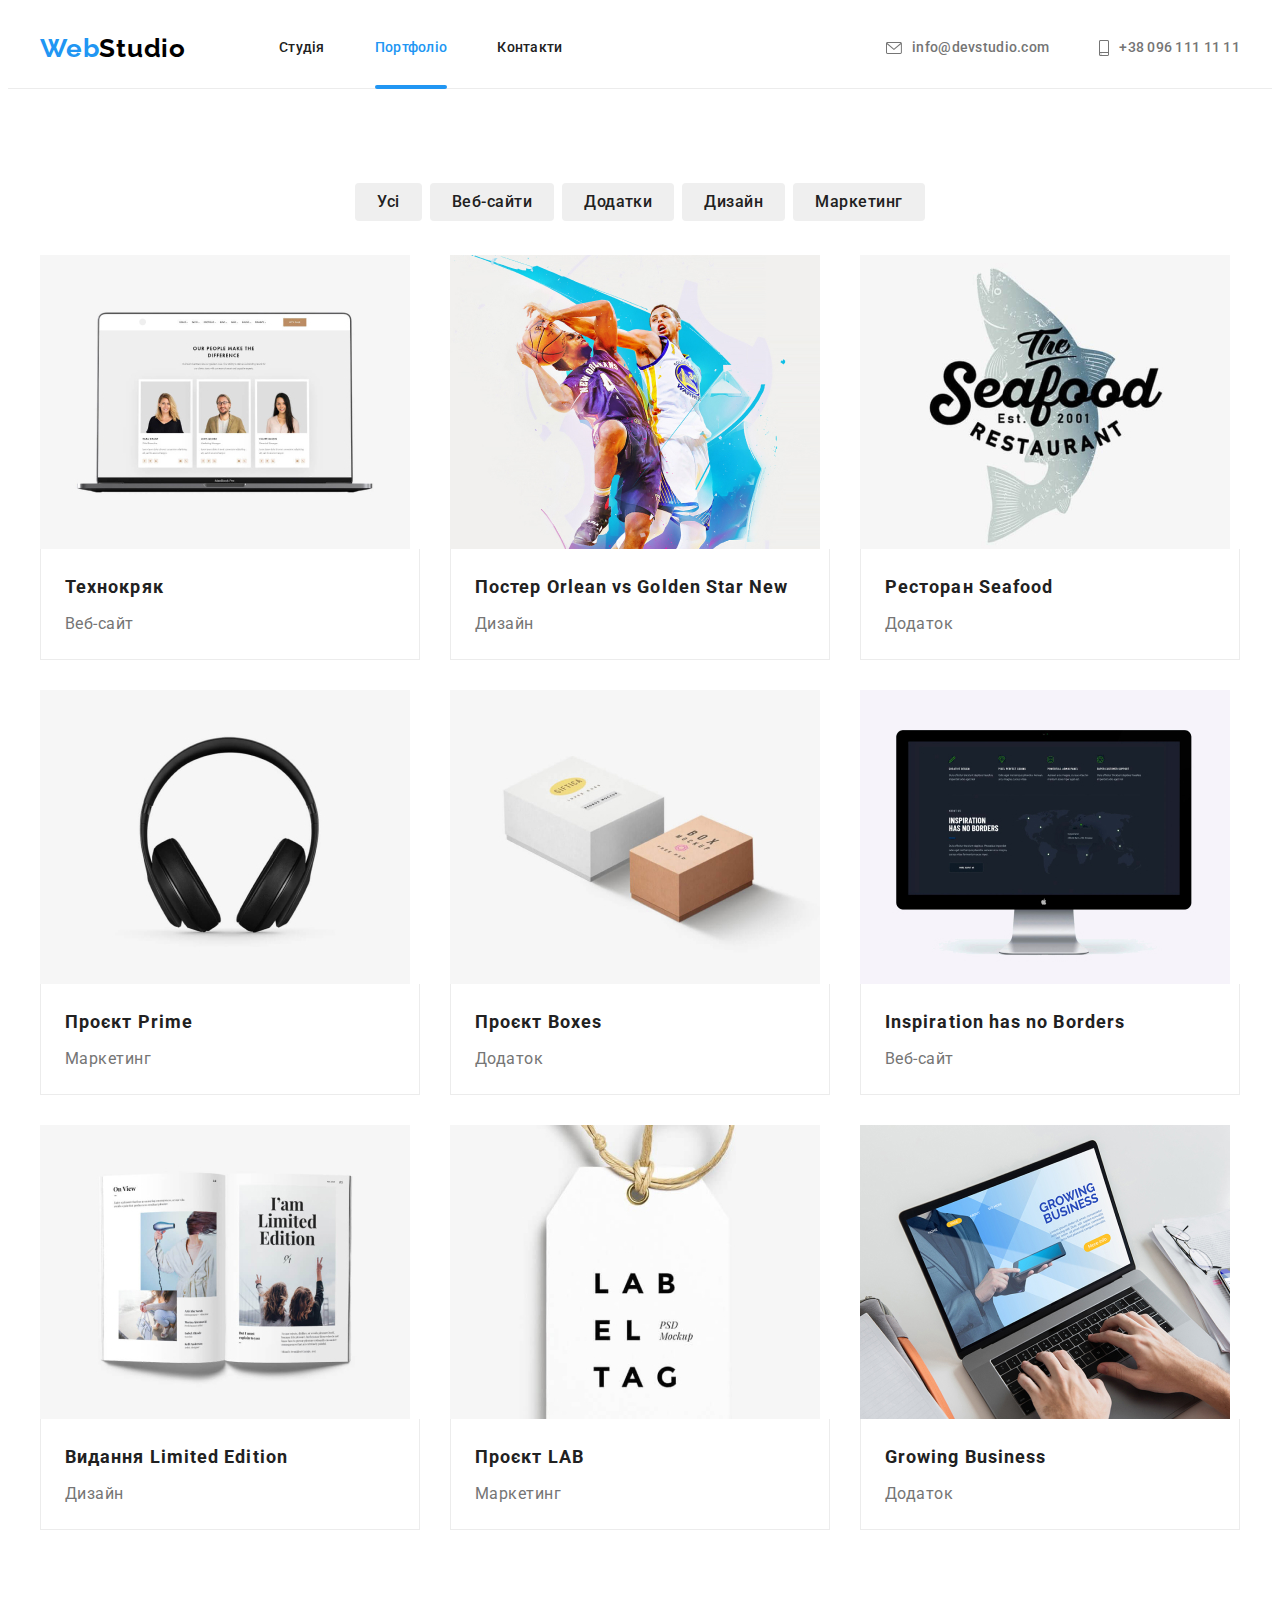
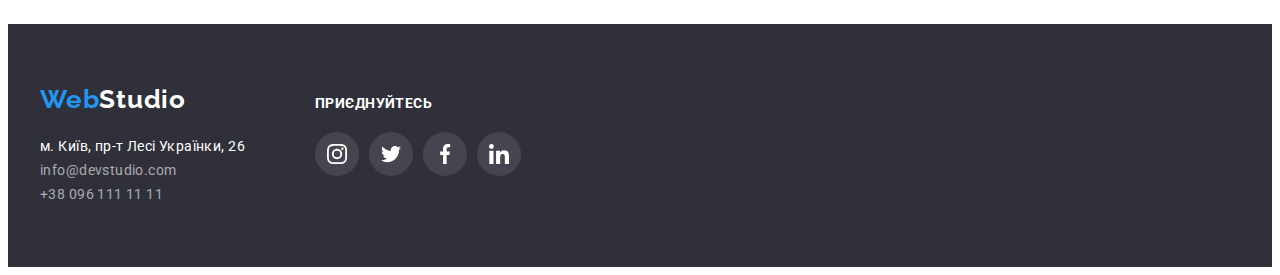
==== portfolio.html @ d11b9fa1 "Зкопіювала ДЗ5" ====
<!DOCTYPE html>
<html lang="uk">
  <head>
    <meta charset="UTF-8" />
    <meta http-equiv="X-UA-Compatible" content="IE=edge" />
    <meta name="viewport" content="width=, initial-scale=1.0" />
    <title>Портфоліо</title>
    <link rel="preconnect" href="https://fonts.googleapis.com" />
    <link rel="preconnect" href="https://fonts.gstatic.com" crossorigin />
    <link
      href="https://fonts.googleapis.com/css2?family=Montserrat:wght@400;700&family=Raleway:wght@700&family=Roboto:wght@400;500;700;900&display=swap"
      rel="stylesheet"
    />
    <link
      rel="stylesheet"
      href="https://cdnjs.cloudflare.com/ajax/libs/modern-normalize/1.1.0/modern-normalize.min.css"
      integrity="sha512-wpPYUAdjBVSE4KJnH1VR1HeZfpl1ub8YT/NKx4PuQ5NmX2tKuGu6U/JRp5y+Y8XG2tV+wKQpNHVUX03MfMFn9Q=="
      crossorigin="anonymous"
      referrerpolicy="no-referrer"
    />
    <link rel="stylesheet" href="./CSS/style.css" />
  </head>
  <body>
    <header class="header">
      <div class="container header-container">
        <nav class="header-navigation">
          <a class="header-logo link" href="/index.html" lang="en"
            >Web<span class="header-color-text">Studio</span></a
          >
          <ul class="header-list list">
            <li class="header-item">
              <a class="header-link link" href="./index.html">Студія</a>
            </li>
            <li class="header-item">
              <a class="header-link link current" href="">Портфоліо</a>
            </li>
            <li class="header-item">
              <a class="header-link link" href="">Контакти</a>
            </li>
          </ul>
        </nav>
        <div class="header-connect">
          <ul class="header-list list">
            <li class="header-item">
              <a class="header-contacts link" href="mailto:info@devstudio.com">
                <svg class="contacts-icon" width="16" height="12">
                  <use href="./images/symbol-defs1.svg#icon-envelope-hover"></use></svg>info@devstudio.com</a>
            </li>
            <li class="header-item">
              <a class="header-contacts link" href="tel:+380961111111">
                <svg class="contacts-icon" width="10" height="16">
                  <use href="./images/symbol-defs1.svg#icon-smartphone"></use></svg>+38 096 111 11 11</a>
            </li>
          </ul>
        </div>
      </div>
    </header>
    <main>
      <section class="progects section">
        <div class="container">
          <h1 class="visually-hidden">Наші проекти</h1>
          <div class="progects-filtr-item">
            <ul class="progects-filtr list">
              <li class="progects-item">
                <button class="progects-hero-btn" type="button">Усі</button>
              </li>
              <li class="progects-item">
                <button class="progects-hero-btn" type="button">
                  Веб-сайти
                </button>
              </li>
              <li class="progects-item">
                <button class="progects-hero-btn" type="button">Додатки</button>
              </li>
              <li class="progects-item">
                <button class="progects-hero-btn" type="button">Дизайн</button>
              </li>
              <li class="progects-item">
                <button class="progects-hero-btn" type="button">
                  Маркетинг
                </button>
              </li>
            </ul>
          </div>
          <div class="progects-list-content">
            <ul class="progects-list list">
              <li class="progects-list-item">
                <div class="progects-top-wrap">
                  <img
                    src="./images/progect1.jpg"
                    alt="Технокряк"
                    width="370"
                  />
                  <p class="progects-top-text">
                    Ресурс пропонує комплексні пропозиції з різним рівнем
                    функціоналу та сервісів. Все це дозволить відвідувачу
                    отримати вичерпні відомості про компанію чи приватну особу.
                  </p>
                </div>
                <div class="progects-item-content">
                  <h2 class="progects-title">Технокряк</h2>
                  <p class="progects-text">Веб-сайт</p>
                </div>
              </li>
              <li class="progects-list-item">
                <div class="progects-top-wrap">
                  <img
                    src="./images/progect2.jpg"
                    alt="Постер New Orlean vs Golden Star"
                    width="370"
                  />
                  <p class="progects-top-text">
                    Ресурс пропонує комплексні пропозиції з різним рівнем
                    функціоналу та сервісів. Все це дозволить відвідувачу
                    отримати вичерпні відомості про компанію чи приватну особу.
                  </p>
                </div>
                <div class="progects-item-content">
                  <h2 class="progects-title">
                    Постер <span lang="en">Orlean vs Golden Star New</span>
                  </h2>
                  <p class="progects-text">Дизайн</p>
                </div>
              </li>
              <li class="progects-list-item">
                <div class="progects-top-wrap">
                  <img
                    src="./images/progect3.jpg"
                    alt="Ресторан Seafood"
                    width="370"
                  />
                  <p class="progects-top-text">
                    Ресурс пропонує комплексні пропозиції з різним рівнем
                    функціоналу та сервісів. Все це дозволить відвідувачу
                    отримати вичерпні відомості про компанію чи приватну особу.
                  </p>
                </div>
                <div class="progects-item-content">
                  <h2 class="progects-title">
                    Ресторан <span lang="en"> Seafood</span>
                  </h2>
                  <p class="progects-text">Додаток</p>
                </div>
              </li>
              <li class="progects-list-item">
                <div class="progects-top-wrap">
                  <img
                    src="./images/progect4.jpg"
                    alt="Проєкт Prime"
                    width="370"
                  />
                  <p class="progects-top-text">
                    Ресурс пропонує комплексні пропозиції з різним рівнем
                    функціоналу та сервісів. Все це дозволить відвідувачу
                    отримати вичерпні відомості про компанію чи приватну особу.
                  </p>
                </div>
                <div class="progects-item-content">
                  <h2 class="progects-title">
                    Проєкт <span lang="en"> Prime</span>
                  </h2>
                  <p class="progects-text">Маркетинг</p>
                </div>
              </li>
              <li class="progects-list-item">
                <div class="progects-top-wrap">
                  <img
                    src="./images/progect5.jpg"
                    alt="Проєкт Boxes"
                    width="370"
                  />
                  <p class="progects-top-text">
                    Ресурс пропонує комплексні пропозиції з різним рівнем
                    функціоналу та сервісів. Все це дозволить відвідувачу
                    отримати вичерпні відомості про компанію чи приватну особу.
                  </p>
                </div>
                <div class="progects-item-content">
                  <h2 class="progects-title">
                    Проєкт <span lang="en"> Boxes</span>
                  </h2>
                  <p class="progects-text">Додаток</p>
                </div>
              </li>
              <li class="progects-list-item">
                <div class="progects-top-wrap">
                  <img
                    src="./images/progect6.jpg"
                    alt="Inspiration has no Borders"
                    width="370"
                  />
                  <p class="progects-top-text">
                    Ресурс пропонує комплексні пропозиції з різним рівнем
                    функціоналу та сервісів. Все це дозволить відвідувачу
                    отримати вичерпні відомості про компанію чи приватну особу.
                  </p>
                </div>
                <div class="progects-item-content">
                  <h2 class="progects-title" lang="en">
                    Inspiration has no Borders
                  </h2>
                  <p class="progects-text">Веб-сайт</p>
                </div>
              </li>
              <li class="progects-list-item">
                <div class="progects-top-wrap">
                  <img
                    src="./images/progect7.jpg"
                    alt="Видання Limited Edition"
                    width="370"
                  />
                  <p class="progects-top-text">
                    Ресурс пропонує комплексні пропозиції з різним рівнем
                    функціоналу та сервісів. Все це дозволить відвідувачу
                    отримати вичерпні відомості про компанію чи приватну особу.
                  </p>
                </div>
                <div class="progects-item-content">
                  <h2 class="progects-title">
                    Видання <span lang="en">Limited Edition</span>
                  </h2>
                  <p class="progects-text">Дизайн</p>
                </div>
              </li>
              <li class="progects-list-item">
                <div class="progects-top-wrap">
                  <img
                    src="./images/progect8.jpg"
                    alt="Проєкт LAB"
                    width="370"
                  />
                  <p class="progects-top-text">
                    Ресурс пропонує комплексні пропозиції з різним рівнем
                    функціоналу та сервісів. Все це дозволить відвідувачу
                    отримати вичерпні відомості про компанію чи приватну особу.
                  </p>
                </div>
                <div class="progects-item-content">
                  <h2 class="progects-title">
                    Проєкт <span lang="en">LAB</span>
                  </h2>
                  <p class="progects-text">Маркетинг</p>
                </div>
              </li>
              <li class="progects-list-item">
                <div class="progects-top-wrap">
                  <img
                    src="./images/progect9.jpg"
                    alt="Growing Business"
                    width="370"
                  />
                  <p class="progects-top-text">
                    Ресурс пропонує комплексні пропозиції з різним рівнем
                    функціоналу та сервісів. Все це дозволить відвідувачу
                    отримати вичерпні відомості про компанію чи приватну особу.
                  </p>
                </div>
                <div class="progects-item-content">
                  <h2 class="progects-title">
                    <span lang="en">Growing Business</span>
                  </h2>
                  <p class="progects-text">Додаток</p>
                </div>
              </li>
            </ul>
          </div>
        </div>
      </section>
    </main>
    <footer class="footer">
      <div class="footer-container container">
        <div class="footer-agress-container">
          <a class="footer-logo link" href="/index.html" lang="en"
            >Web<span class="footer-color-text">Studio</span></a
          >
          <address>
            <ul class="footer-list list">
              <li class="footer-item">
                <a class="footer-address link" href=""
                  >м. Київ, пр-т Лесі Українки, 26</a
                >
              </li>
              <li class="footer-item">
                <a class="footer-mail link" href="mailto:info@devstudio.com"
                  >info@devstudio.com</a
                >
              </li>
              <li class="footer-item">
                <a class="footer-tel link" href="tel:+380961111111"
                  >+38 096 111 11 11</a
                >
              </li>
            </ul>
          </address>
        </div>
        <div class="footer-soc-container">
          <h3 class="soc-list-title">приєднуйтесь</h3>
          <ul class="footer-soc-list list">
            <li class="footer-soc-item">
              <a class="footer-soc-link" href="">
                <svg class="footer-soc-icon" width="20" height="20">
                  <use href="./images/symbol-defs1.svg#icon-instagram"></use>
                </svg>
              </a>
            </li>
            <li class="footer-soc-item">
              <a class="footer-soc-link" href="">
                <svg class="footer-soc-icon" width="20" height="20">
                  <use href="./images/symbol-defs1.svg#icon-twitter"></use>
                </svg>
              </a>
            </li>
            <li class="footer-soc-item">
              <a class="footer-soc-link" href="">
                <svg class="footer-soc-icon" width="20" height="20">
                  <use href="./images/symbol-defs1.svg#icon-facebook"></use>
                </svg>
              </a>
            </li>
            <li class="footer-soc-item">
              <a class="footer-soc-link" href="">
                <svg class="footer-soc-icon" width="20" height="20">
                  <use href="./images/symbol-defs1.svg#icon-linkedin"></use>
                </svg>
              </a>
            </li>
          </ul>
        </div>
      </div>
    </footer>
  </body>
</html>
---- CSS/style.css ----
:root {
  --top-title-color: #212121;
  --top-text-color: #757575;
  --top-adress-color: #2196f3;
  --top-ht: 1.14;
  --top-footer-text: rgba(255, 255, 255, 0.6);
  --footer-text-color: #ffffff;
  --top-btn-color: #ffffff;
}

p,
h1,
h2,
h3 {
  margin: 0;
}

ul {
  margin: 0;
  padding: 0;
}

button {
  cursor: pointer;
}

img {
  display: block;
}

body {
  font-family: "Roboto", sans-serif;
  font-size: 15px;
  color: var(--top-title-color);
}

.list {
  list-style: none;
}

.link {
  text-decoration: none;
}

.container {
  width: 1200px;
  padding-left: 15px;
  padding-right: 15px;
  margin: 0 auto;
}

.visually-hidden {
  position: absolute;
  width: 1px;
  height: 1px;
  margin: -1px;
  border: 0;
  padding: 0;

  white-space: nowrap;
  clip-path: inset(100%);
  clip: rect(0 0 0 0);
  overflow: hidden;
}

/*----------------HEADER---------------*/
.header {
  border-bottom: 1px solid #ECECEC;
}

.header-navigation {
  display: flex;
  align-items: center;
}

.header-container {
  display: flex;
  align-items: center;
}

.header-list {
  display: flex;
  gap: 50px;
}

.header-logo,
.footer-logo {
  font-family: "Raleway", sans-serif;
  font-weight: 700;
  font-size: 26px;
  line-height: 1.19;
  letter-spacing: 0.03em;
  color: var(--top-adress-color);
  margin-right: 93px;
}

.header-color-text {
  color: #000000;
}

.header-link {
  padding: 32px 0;
  display: block;
  font-weight: 500;
  font-size: 14px;
  line-height: var(--top-ht);
  letter-spacing: 0.02em;
  color: var(--top-title-color);
  position: relative;
  transition: color 250ms cubic-bezier(0.4, 0, 0.2, 1);
}

.header-item .header-link.current {
  color: var(--top-adress-color);
}

.current::after {
  content: '';
  position: absolute;
  bottom: 0;
  left: 0;
  display: block;
  width: 100%;
  height: 4px;
  background-color: #2196F3;
  border-radius: 2px;
  margin-bottom: -1px;
}

.header-contacts {
  padding: 32px 0;
  display: flex;
  font-weight: 500;
  font-size: 14px;
  line-height: var(--top-ht);
  letter-spacing: 0.02em;
  color: var(--top-text-color);
  align-items: center;
  justify-content: center;
  transition: color 250ms cubic-bezier(0.4, 0, 0.2, 1);
}

.contacts-icon {
  fill: currentColor;
  margin-right: 10px;
}

.header-connect {
  margin-left: auto;
  transition: fill 250ms cubic-bezier(0.4, 0, 0.2, 1);
}

.header-contacts:hover,
.header-link:hover,
.header-link:focus {
  color: var(--top-adress-color);
}

.header-contacts:hover .contacts-icon,
.header-contacts:focus .contacts-icon {
  color: #2196F3;
}

/*----------------HERO-----------------*/

.hero {
  background-color: #2f303a;
  padding-top: 200px;
  padding-bottom: 200px;
  background-image: linear-gradient(rgba(47, 48, 58, 0.4), rgba(47, 48, 58, 0.4)), url(../images/hero-img\ \(1\).jpg);
  background-repeat: no-repeat;
  background-position: center;
  background-size: cover;
  max-width: 1600px;
}

.hero-title {
  font-weight: 900;
  font-size: 44px;
  line-height: 1.36;
  text-align: center;
  letter-spacing: 0.06em;
  text-transform: uppercase;
  color: #ffffff;
  max-width: 696px;
  margin: 0 auto;
}

.hero-btn {
  font-family: inherit;
  font-style: normal;
  font-weight: 700;
  font-size: 16px;
  line-height: 1.88;
  letter-spacing: 0.06em;
  color: var(--top-btn-color);
  background-color: var(--top-adress-color);
  cursor: pointer;
  margin: 0 auto;
  display: block;
  margin-top: 30px;
  box-shadow: 0px 4px 4px rgba(0, 0, 0, 0.15);
  border-radius: 4px;
  padding: 10px 32px;
}

.hero-btn:hover,
.hero-btn:focus {
  color: var(--top-btn-color);
  background-color: #188ce8;
}

.benefits {
  padding-top: 94px;
  padding-bottom: 94px;
}

.benefits-list {
  display: flex;
  gap: 30px; 
}

.benefits-item {
  width: calc((100%-90) / 4);
}

.benefits-link {
  height: 120px;
  display: flex;
  align-items: center;
  justify-content: center;
  background-color: #F5F4FA;
}

.benefits-icon {
}

.benefits-title {
  margin-top: 30px;
  font-weight: 700;
  font-size: 14px;
  line-height: var(--top-ht);
  letter-spacing: 0.03em;
  text-transform: uppercase;
  color: var(--top-title-color);
  margin-bottom: 10px;
}

.benefits-text {
  font-size: 14px;
  line-height: 1.71;
  letter-spacing: 0.03em;
  color: var(--top-text-color);
}

.activity {
  padding-bottom: 94px;
}

.activity-list {
  display: flex;
  gap: 30px;
}

.activity-item {
  width: calc((100%-60) / 3);
  position: relative;
}

.activity-top-title {
  position: absolute;
  bottom: 0;
  font-weight: 700;
  font-size: 14px;
  line-height: 1.16;
  text-align: center;
  letter-spacing: 0.03em;
  text-transform: uppercase;
  color: #FFFFFF;
  background-color: rgba(47, 48, 58, 0.8);
  padding-top: 27px;
  padding-bottom: 27px;
  height: 70px;
  width: 100%;
}

.activity-title {
  font-weight: 700;
  font-size: 36px;
  line-height: 1.16;
  text-align: center;
  letter-spacing: 0.03em;
  color: var(--top-title-color);
  margin-bottom: 50px;
}

.team {
  padding-top: 94px;
  padding-bottom: 94px;
  background-color: #F5F4FA;
}

.team-top-title {
  font-weight: 700;
  font-size: 36px;
  line-height: 1.16;
  text-align: center;
  letter-spacing: 0.03em;
  color: var(--top-title-color);
  margin-bottom: 50px;
}

.team-list {
  display: flex;
  gap: 30px;
}

.team-item {
  background-color: #FFFFFF;
  width: calc((100%-90) / 4);
  box-shadow: 0px 1px 3px rgba(0, 0, 0, 0.12), 0px 1px 1px rgba(0, 0, 0, 0.14), 0px 2px 1px rgba(0, 0, 0, 0.2);
  border-radius: 0px 0px 4px 4px;
}

.team-content {
  padding-top: 30px;
  padding-bottom: 30px;
  margin: 0 auto;
  transition: fill 250ms cubic-bezier(0.4, 0, 0.2, 1);
}

.team-title {
  font-weight: 500;
  font-size: 16px;
  line-height: 1.19;
  text-align: center;
  letter-spacing: 0.03em;
  color: var(--top-title-color);
  margin-bottom: 10px;
}

.team-text {
  font-size: 16px;
  line-height: 1.19;
  text-align: center;
  letter-spacing: 0.03em;
  color: var(--top-text-color);
  margin-bottom: 16px;
}

.team-soc-list {
  display: flex;
  gap: 10px;
  justify-content: center;
}

.team-soc-link {
  width: 44px;
  height: 44px;
  border-radius: 50%;
  background-color: #FFFFFF;
  display: flex;
  align-items: center;
  justify-content: center;
  color: #AFB1B8;
  transition: color 250ms cubic-bezier(0.4, 0, 0.2, 1), background-color 250ms cubic-bezier(0.4, 0, 0.2, 1);
}

.team-soc-icon {
  fill: currentColor;
}

.team-soc-link:hover,
.team-soc-link:focus {
  background-color: #2196F3;
  color: #FFFFFF;
}

.clients-top-title {
  margin-bottom: 50px;
  font-weight: 700;
  font-size: 36px;
  line-height: 1.16;
  text-align: center;
  letter-spacing: 0.03em;
  color: #212121;
}

.clients-list {
  display: flex;
}

.clients-item {
  width: calc((100%-150) / 6);
}

.clients-link {
  width: 170px;
  height: 92px;
  display: flex;
  border: 1px solid #AFB1B8;
  border-radius: 4px;
  align-items: center;
  justify-content: center;
  color: #AFB1B8;
  transition: color 250ms cubic-bezier(0.4, 0, 0.2, 1), border-color 250ms cubic-bezier(0.4, 0, 0.2, 1);
}

.clients-icon {
  fill: currentColor;
}

.clients-link:hover,
.clients-link:focus {
  border-color: #2196F3;
  color: #2196F3;
}

/*-----------------FOOTER--------------*/

.footer {
  background-color: #2f303a;
  padding-top: 60px;
  padding-bottom: 60px;
  display: flex;
  gap: 70px;
}

.footer-container {
  display: flex;
  align-items: baseline;
}

.footer-list {
  margin-top: 20px;
  margin-right: 70px;
}

.footer-item {
  font-style: normal;
  font-weight: 400;
  font-size: 14px;
  line-height: 1.71;
  letter-spacing: 0.03em;
}

.footer-soc-link {
  display: flex;
  align-items: center;
  justify-content: center;
}

.footer-address {
  color: var(--footer-text-color);
}

.footer-mail {
  color: var(--top-footer-text);
}

.footer-tel {
  color: var(--top-footer-text);
}

.footer-color-text {
  color: var(--footer-text-color);
}

.footer-soc-container {
  transition: fill 250ms cubic-bezier(0.4, 0, 0.2, 1); 
}

.soc-list-title {
  display: flex;
  font-weight: 700;
  font-size: 14px;
  line-height: 1.14;
  letter-spacing: 0.03em;
  text-transform: uppercase;
  color: var(--footer-text-color);
  margin-bottom: 20px;
}

.footer-soc-list {
  display: flex;
  gap: 10px;
  margin-top: 20px;
}

.footer-soc-link {
  width: 44px;
  height: 44px;
  border-radius: 50%;
  background-color: rgba(255, 255, 255, 0.1);
  display: flex;
  transition: background-color 250ms cubic-bezier(0.4, 0, 0.2, 1);
}

.footer-soc-icon {
  fill: #FFFFFF ;
}

.footer-soc-link:hover,  
.footer-soc-link:focus {
  background-color: #2196F3;
}
/*--------------Portfolio-------------*/

.progects {
  padding: 94px 0;
}

.progects-filtr {
  margin: 0 auto;
  display: block;
  margin-bottom: 34px;
  display: flex;
  gap: 8px;
  justify-content: center;
}

.progects-item {
  font-weight: 500;
  font-size: 16px;
  line-height: 1.62;
  text-align: center;
  letter-spacing: 0.03em;
  color: var(--top-title-color);
}

.progects-list-content {
  border-width: 0 0 1px 0;
  border-color: #EEEEEE;
}    

.progects-list {
  display: flex;
  flex-wrap: wrap;
  gap: 30px;
}

.progects-list-item {
  width: calc((100% - 60px) / 3);
  transition: border 250ms cubic-bezier(0.4, 0, 0.2, 1), box-shadow 250ms cubic-bezier(0.4, 0, 0.2, 1);
}

.progects-list-item:hover .progects-top-text {
  transform: translateY(0);
}

.progects-top-wrap {
  position: relative;
  overflow: hidden;
}

.progects-top-text {
  position: absolute;
  top: 0;
  left: 0;
  color: #FFFFFF;
  font-weight: 400;
  font-size: 18px;
  line-height: 1.56;
  letter-spacing: 0.03em;
  background-color: rgba(33, 150, 243, 0.9);
  padding: 63px 24px;
  height: 100%;
  transform: translateY(100%);
  transition: 250ms cubic-bezier(0.4, 0, 0.2, 1);
}

.progects-item-content {
  padding-top: 20px;
  padding-bottom: 20px;
  padding: 20px 24px;
  border-left: 1px solid #ECECEC;
  border-bottom: 1px solid #ECECEC;
  border-right: 1px solid #ECECEC;
}

.progects-title {
  font-weight: 700;
  font-size: 18px;
  line-height: 2;
  letter-spacing: 0.06em;
  color: var(--top-title-color);
  margin-bottom: 4px;
}

.progects-text {
  font-weight: 400;
  font-size: 16px;
  line-height: 1.88;
  letter-spacing: 0.03em;
  color: var(--top-text-color);
}

.progects-hero-btn {
  border: none;
  font-family: inherit;
  font-weight: 500;
  font-size: 16px;
  line-height: 1.62;
  text-align: center;
  letter-spacing: 0.03em;
  color: var(--top-title-color);
  padding: 6px 22px;
  border-radius: 4px;
  transition: color 250ms cubic-bezier(0.4, 0, 0.2, 1), background-color 250ms cubic-bezier(0.4, 0, 0.2, 1), box-shadow 250ms cubic-bezier(0.4, 0, 0.2, 1), border-radius 250ms cubic-bezier(0.4, 0, 0.2, 1);

}

.progects-hero-btn:hover,
.progects-hero-btn:focus {
  color: var(--top-btn-color);
  background-color: var(--top-adress-color);
  box-shadow: 0px 3px 1px rgba(0, 0, 0, 0.1), 0px 1px 2px rgba(0, 0, 0, 0.08), 0px 2px 2px rgba(0, 0, 0, 0.12);
  border-radius: 4px;
}

.progects-list-item:hover,
.progects-list-item:focus
{
  border: 1px solid #EEEEEE;
  box-shadow: 0px 1px 1px rgba(0, 0, 0, 0.12), 0px 4px 4px rgba(0, 0, 0, 0.06), 1px 4px 6px rgba(0, 0, 0, 0.16);
}

.backdrop {
  position: fixed;
  top: 0;
  width: 100%;
  height: 100%;
  background-color: rgba(0, 0, 0, 0.2);
  transition: opacity 250ms cubic-bezier(0.4, 0, 0.2, 1), visibility 250ms cubic-bezier(0.4, 0, 0.2, 1);
}

.modal {
  width: 528px;
  min-height: 581px;
  background-color: #FFFFFF;
  box-shadow: 0px 1px 3px rgba(0, 0, 0, 0.12), 0px 1px 1px rgba(0, 0, 0, 0.14), 0px 2px 1px rgba(0, 0, 0, 0.2);
  border-radius: 4px;
  position: absolute;
  top: 50%;
  left: 50%;
  transform: translate(-50%, -50%) scale(1);
  transition: transform 250ms cubic-bezier(0.4, 0, 0.2, 1);
}

.backdrop.is-hidden .modal {
  transform: translate(-50%, -50%) scale(0);
}

.modal-btn {
  width: 30px;
  height: 30px;
  border: 1px solid rgba(0, 0, 0, 0.1);
  border-radius: 50%;
  background-color: transparent;
  position: absolute;
  right: 8px;
  top: 8px;
  display: flex;
  align-items: center;
  justify-content: center;
}

.modal-close-icon {
  fill: #000000;
}

.is-hidden {
  opacity: 0;
  visibility: hidden;
  pointer-events: none;
}
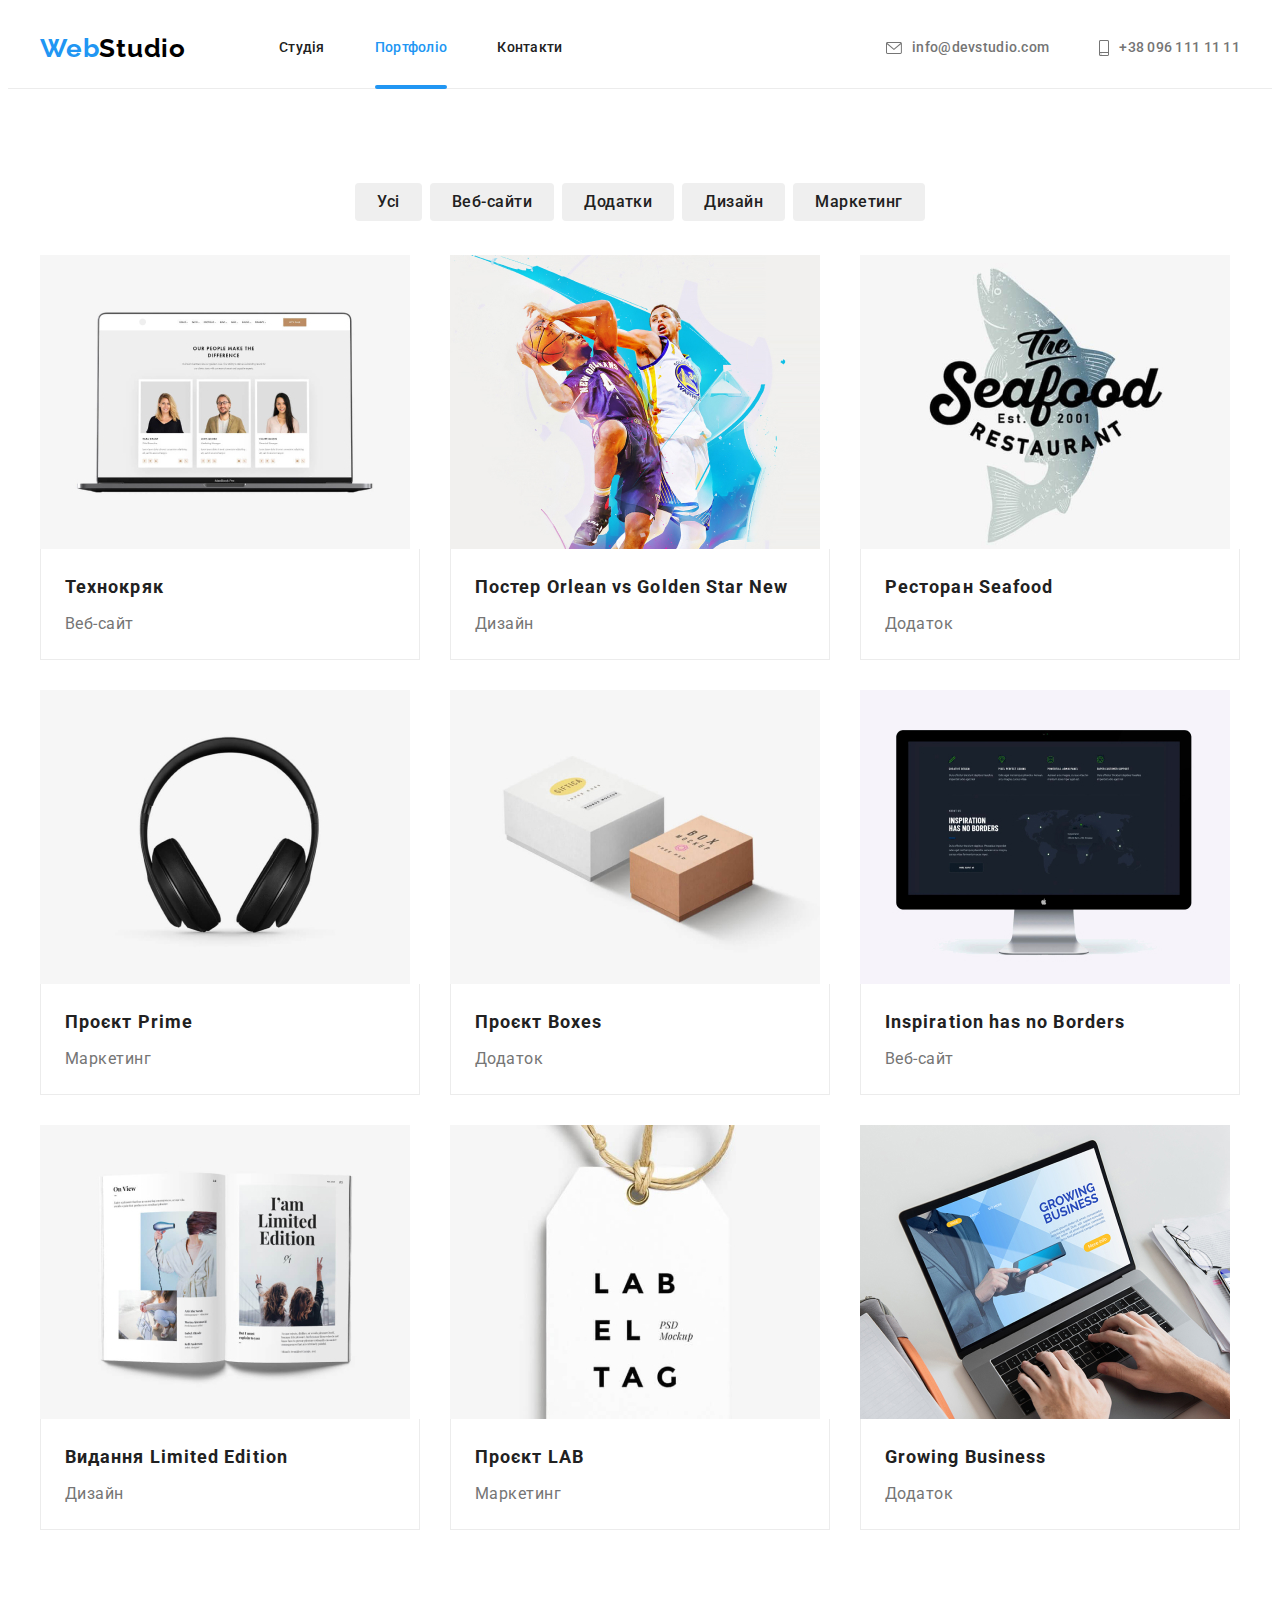
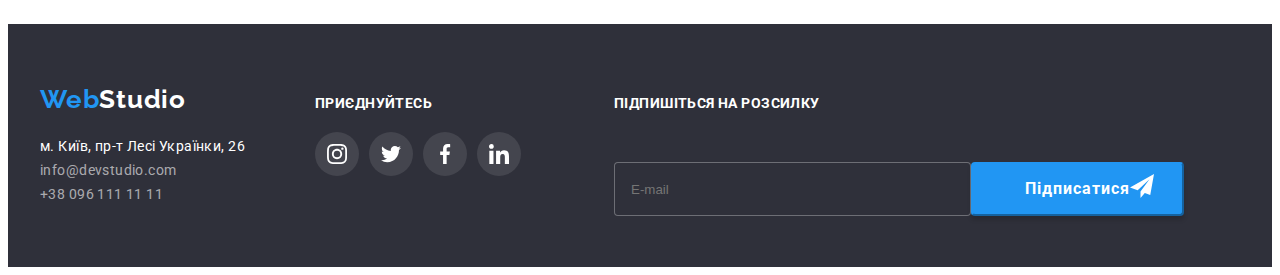
==== commit 01b12fab: "Домашня робота 6 перероблена" ====
--- a/portfolio.html
+++ b/portfolio.html
@@ -326,6 +326,16 @@
             </li>
           </ul>
         </div>
+        <div class="footer-sign-container">
+          <h3 class="footer-sign-title">Підпишіться на розсилку</h3>
+          <form class="footer-form">
+          <input type="email" class="modal-sign-input" name="user-email" placeholder="E-mail">
+          <button class="submit-btn" data-modal-open type="submit">Підписатися
+            <svg class="sign-icon" width="24" height="24">
+            <use href="./images/symbol-defs1.svg#icon-icon-send-1"></use>
+          </svg></button> 
+        </form>
+        </div>
       </div>
     </footer>
   </body>
--- a/CSS/style.css
+++ b/CSS/style.css
@@ -122,7 +122,7 @@
   display: block;
   width: 100%;
   height: 4px;
-  background-color: #2196F3;
+  background-color: var(--top-adress-color);
   border-radius: 2px;
   margin-bottom: -1px;
 }
@@ -158,7 +158,7 @@
 
 .header-contacts:hover .contacts-icon,
 .header-contacts:focus .contacts-icon {
-  color: #2196F3;
+  color: var(--top-adress-color);
 }
 
 /*----------------HERO-----------------*/
@@ -372,7 +372,7 @@
 
 .team-soc-link:hover,
 .team-soc-link:focus {
-  background-color: #2196F3;
+  background-color: var(--top-adress-color);
   color: #FFFFFF;
 }
 
@@ -383,7 +383,7 @@
   line-height: 1.16;
   text-align: center;
   letter-spacing: 0.03em;
-  color: #212121;
+  color: var(--top-title-color);
 }
 
 .clients-list {
@@ -412,8 +412,8 @@
 
 .clients-link:hover,
 .clients-link:focus {
-  border-color: #2196F3;
-  color: #2196F3;
+  border-color: var(--top-adress-color);
+  color: var(--top-adress-color);
 }
 
 /*-----------------FOOTER--------------*/
@@ -485,6 +485,7 @@
   display: flex;
   gap: 10px;
   margin-top: 20px;
+  margin-right: 93px;
 }
 
 .footer-soc-link {
@@ -502,8 +503,83 @@
 
 .footer-soc-link:hover,  
 .footer-soc-link:focus {
-  background-color: #2196F3;
-}
+  background-color: var(--top-adress-color);
+}
+
+.footer-sign-container {
+  width: 570px;
+  max-height: 86px;
+}
+
+.footer-sign-title {
+  display: flex;
+  font-weight: 700;
+  font-size: 14px;
+  line-height: 1.14;
+  letter-spacing: 0.03em;
+  text-transform: uppercase;
+  color: var(--footer-text-color);
+  padding-bottom: 20px;
+}
+
+.footer-form {
+  display: flex;
+  align-content: space-around;
+  align-items: center;
+  align-items: flex-end;
+}
+
+.footer-sign-input {
+  display: flex;
+  align-items: center;
+  justify-content: space-between;
+  gap: 12px;
+}
+
+.modal-sign-input {
+    width: 358px;
+    height: 50px;
+    border: 1px solid rgba(255, 255, 255, 0.3);
+    background-color: #2f303a;
+    border-radius: 4px;
+    padding-left: 16px;
+    outline: transparent;
+}
+  
+.modal-input:focus {
+  border: 1px solid var(--top-adress-color);
+}
+
+.sign-btn {
+  display: flex;
+  align-items: center;
+  justify-content: center;
+  font-family: inherit;
+  font-style: normal;
+  font-weight: 700;
+  font-size: 16px;
+  line-height: 1.88;
+  letter-spacing: 0.06em;
+  color: var(--top-btn-color);
+  background-color: var(--top-adress-color);
+  cursor: pointer;
+  display: block;
+  border-radius: 4px;
+  border-color: var(--top-adress-color);
+  padding: 10px 52px;
+}
+
+.sign-btn:hover,
+.sign-btn:focus {
+  color: var(--top-btn-color);
+  background-color: #188ce8;
+}
+
+.sign-icon {
+  position: absolute;
+}
+
+
 /*--------------Portfolio-------------*/
 
 .progects {
@@ -645,6 +721,7 @@
   left: 50%;
   transform: translate(-50%, -50%) scale(1);
   transition: transform 250ms cubic-bezier(0.4, 0, 0.2, 1);
+  padding: 40px;
 }
 
 .backdrop.is-hidden .modal {
@@ -669,6 +746,157 @@
   fill: #000000;
 }
 
+.modal-close-icon:hover {
+  fill: #2196F3;
+}
+
+.modal-title {
+  font-weight: 700;
+  font-size: 20px;
+  line-height: 1.15;
+  text-align: center;
+  letter-spacing: 0.03em;
+  color: #212121;
+  margin-bottom: 12px;
+}
+
+.modal-field {
+  margin-bottom: 10px;
+}
+
+.input-wrap {
+  position: relative;
+}
+
+.modal-label {
+  font-weight: 400;
+  font-size: 12px;
+  line-height: 1.16;
+  letter-spacing: 0.01em;
+  color: var(--top-text-color);
+  margin-bottom: 4px;
+  display: block;
+}
+
+
+.modal-input {
+  width: 100%;
+  height: 40px;
+  border: 1px solid rgba(33, 33, 33, 0.2);
+  border-radius: 4px;
+  padding-left: 42px;
+  outline: transparent;
+}
+
+.modal-input:focus {
+  border: 1px solid var(--top-adress-color);
+}
+
+.modal-input:focus + .modal-input-icon {
+  fill: var(--top-adress-color);
+}
+
+.modal-input-icon {
+  position: absolute;
+  top: 50%;
+  transform: translateY(-50%);
+  left: 12px;
+}
+
+.modal-input:hover,
+.modal-input:focus {
+  border: 1px solid var(--top-adress-color);
+  border-radius: 4px;
+}
+
+.modal-comment {
+  width: 100%;
+  height: 120px;
+  border: 1px solid rgba(33, 33, 33, 0.2);
+  border-radius: 4px;
+  font-weight: 400;
+  font-size: 12px;
+  line-height: 1.16;
+  letter-spacing: 0.01em;
+  color: rgba(117, 117, 117, 0.5);
+  padding: 12px 16px;
+  resize: none;
+  outline: transparent;
+}
+
+.modal-comment:focus {
+  border: 1px solid var(--top-adress-color);
+}
+
+.modal-comment:hover,
+.modal-comment:focus {
+  border: 1px solid var(--top-adress-color);
+  border-radius: 4px;
+}
+
+.check-text {
+  font-weight: 400;
+  font-size: 14px;
+  line-height: 1.71;
+  letter-spacing: 0.03em;
+  color: var(--top-text-color);
+  display: flex;
+  align-items: center;
+  padding-left: 14px;
+}
+
+.check-text span {
+  width: 16px;
+  height: 15px;
+  border: 2px solid var(--top-title-color);
+  border-radius: 2px;
+  margin-right: 5px;
+  display: flex;
+  align-items: center;
+  justify-content: center;
+  fill: transparent;
+}
+
+.input-check:checked + .check-text span {
+  background-color: var(--top-adress-color);
+  border-color: transparent;
+  fill: #ffffff;
+}
+
+.input-check:focus + .check-text span {
+  border-color: var(--top-adress-color);
+}
+
+.check-color-text {
+  text-decoration-line: underline;
+  color: var(--top-adress-color);
+}
+
+.submit-btn {
+  font-family: inherit;
+  font-style: normal;
+  font-weight: 700;
+  font-size: 16px;
+  line-height: 1.88;
+  letter-spacing: 0.06em;
+  color: var(--top-btn-color);
+  background-color: var(--top-adress-color);
+  cursor: pointer;
+  margin: 0 auto;
+  display: block;
+  margin-top: 30px;
+  box-shadow: 0px 4px 4px rgba(0, 0, 0, 0.15);
+  border-radius: 4px;
+  border-color: var(--top-adress-color);
+  padding: 10px 52px;
+}
+
+.submit-btn:hover,
+.submit-btn:focus {
+  color: var(--top-btn-color);
+  background-color: #188ce8;
+}
+
 .is-hidden {
   opacity: 0;
   visibility: hidden;
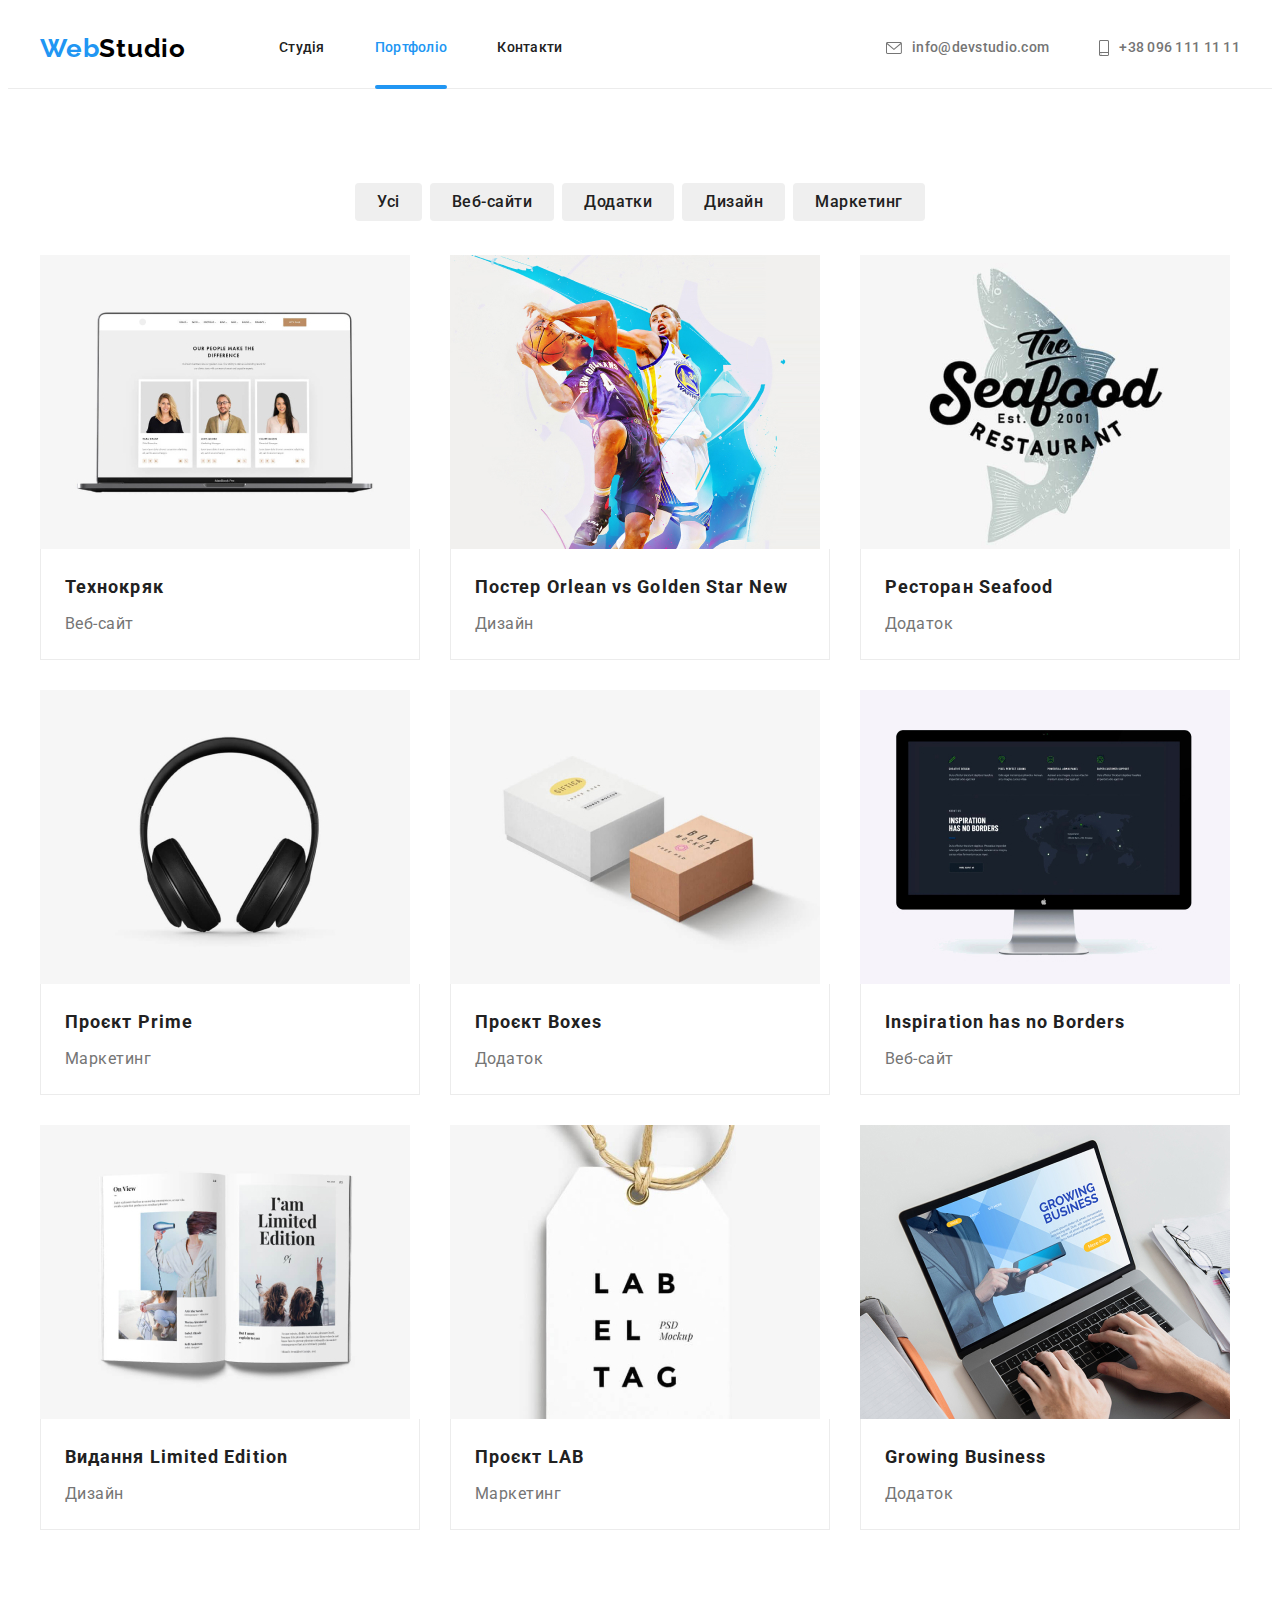
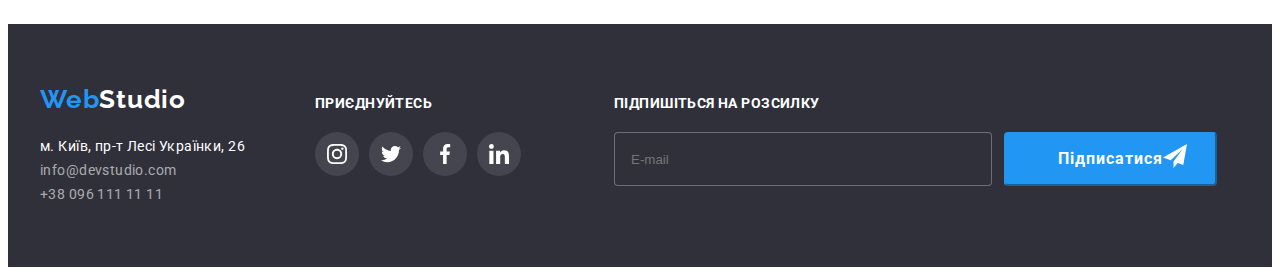
==== commit 6b650347: "Домашня робота 6 дороблена" ====
--- a/portfolio.html
+++ b/portfolio.html
@@ -329,11 +329,13 @@
         <div class="footer-sign-container">
           <h3 class="footer-sign-title">Підпишіться на розсилку</h3>
           <form class="footer-form">
-          <input type="email" class="modal-sign-input" name="user-email" placeholder="E-mail">
-          <button class="submit-btn" data-modal-open type="submit">Підписатися
-            <svg class="sign-icon" width="24" height="24">
-            <use href="./images/symbol-defs1.svg#icon-icon-send-1"></use>
-          </svg></button> 
+            <div class="footer-sign-input">
+              <input type="email" class="modal-sign-input" name="user-email" placeholder="E-mail">
+              <button class="sign-btn" data-modal-open type="submit">Підписатися
+                <svg class="sign-icon" width="24" height="24">
+                <use href="./images/symbol-defs1.svg#icon-icon-send-1"></use>
+              </svg></button> 
+            </div>
         </form>
         </div>
       </div>
